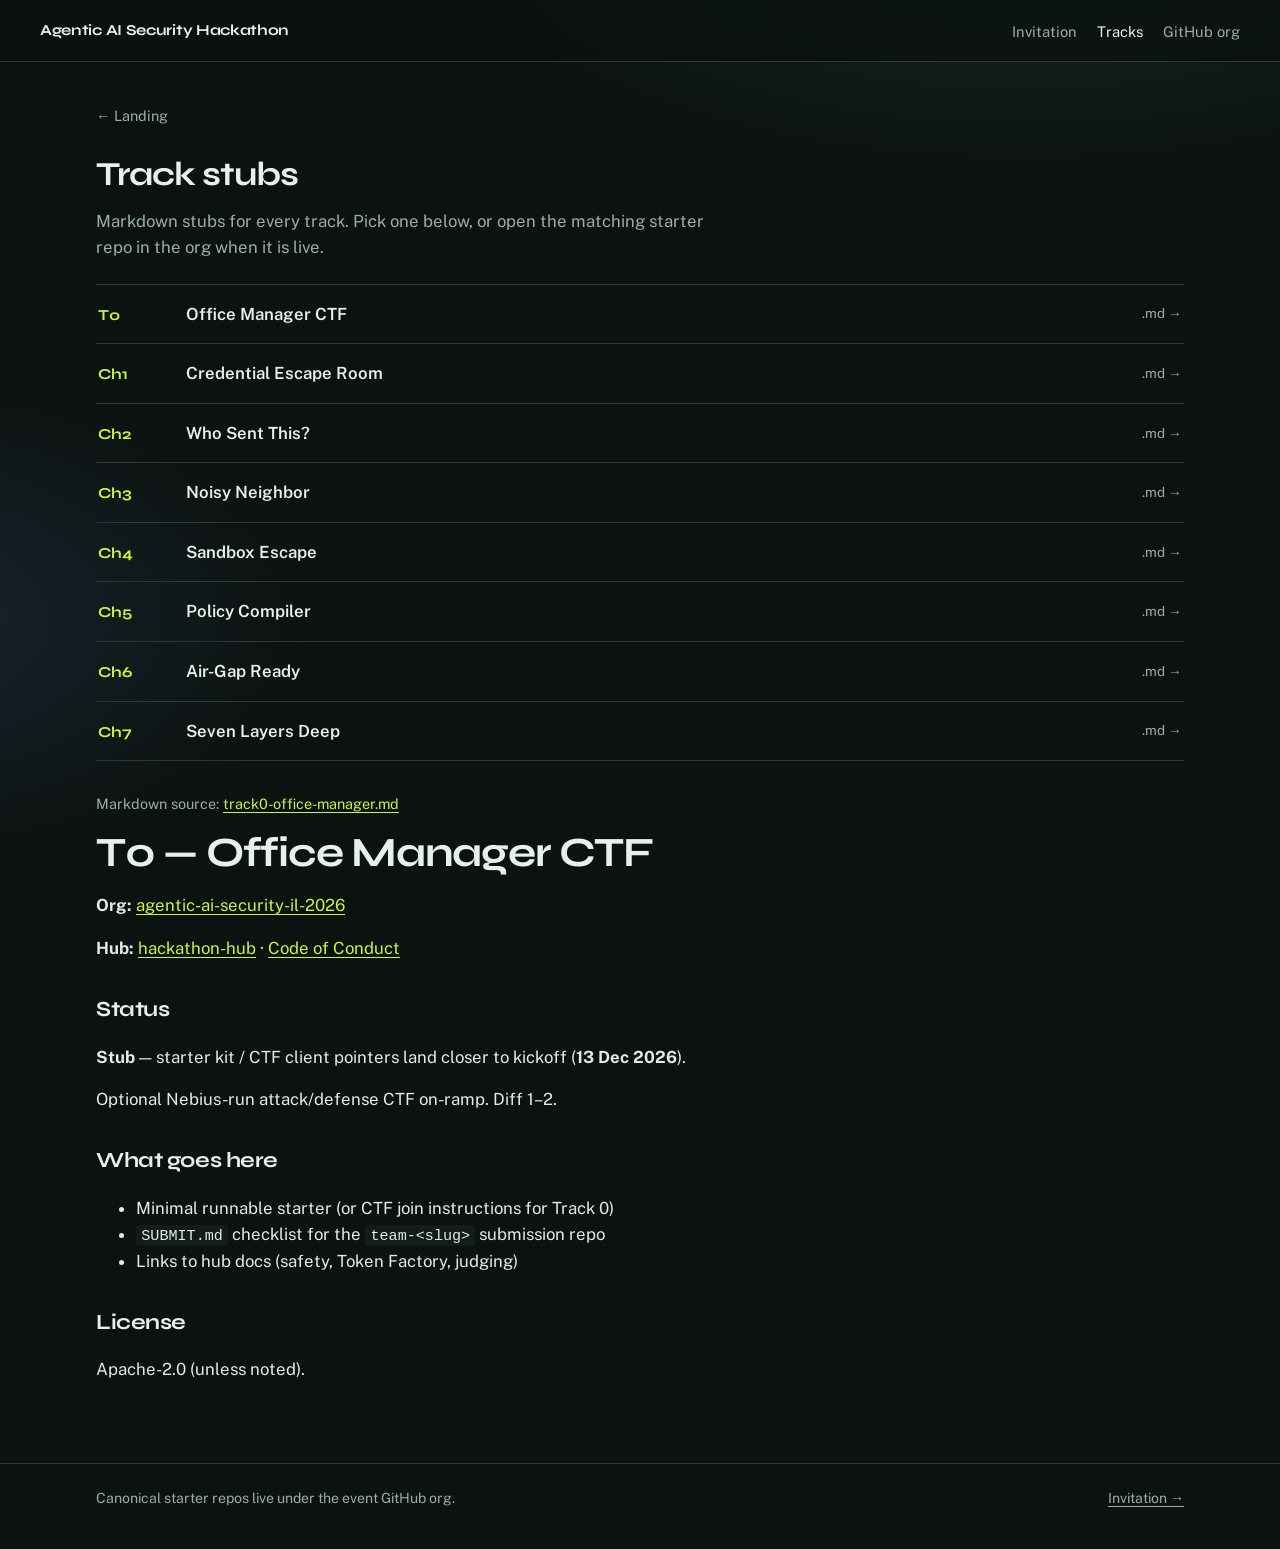
==== docs/tracks/index.html @ 709af09d "feat: add GitHub Pages landing for invite and track stubs Shareable docs/ site with invitation.md, a" ====
<!DOCTYPE html>
<html lang="en">
<head>
  <meta charset="utf-8">
  <meta name="viewport" content="width=device-width, initial-scale=1">
  <title>Tracks — Agentic AI Security Hackathon 2026</title>
  <meta name="description" content="Challenge and Track 0 stubs for the Dec 2026 hackathon.">
  <link rel="preconnect" href="https://fonts.googleapis.com">
  <link rel="preconnect" href="https://fonts.gstatic.com" crossorigin>
  <link href="https://fonts.googleapis.com/css2?family=Public+Sans:wght@400;600;700&family=Syne:wght@700;800&display=swap" rel="stylesheet">
  <link rel="stylesheet" href="../assets/site.css">
</head>
<body>
  <nav class="site-nav" aria-label="Primary">
    <a class="brand" href="../">Agentic AI Security Hackathon</a>
    <ul class="links">
      <li><a href="../invitation.html">Invitation</a></li>
      <li><a href="./" aria-current="page">Tracks</a></li>
      <li><a href="https://github.com/agentic-ai-security-il-2026">GitHub org</a></li>
    </ul>
  </nav>

  <main class="doc-page wrap">
    <a class="back" href="../">← Landing</a>
    <h1 style="font-family:var(--font-display);letter-spacing:-0.03em;margin:0 0 0.5rem;">Track stubs</h1>
    <p style="color:var(--muted);margin:0 0 1.5rem;max-width:40rem;">
      Markdown stubs for every track. Pick one below, or open the matching starter repo in the org when it is live.
    </p>

    <ul class="track-list" id="track-picker" style="margin-bottom:2rem;">
      <li><a href="?src=track0-office-manager.md"><span class="id">T0</span><span class="title">Office Manager CTF</span><span class="go">.md →</span></a></li>
      <li><a href="?src=starter-ch1-credential-escape.md"><span class="id">Ch1</span><span class="title">Credential Escape Room</span><span class="go">.md →</span></a></li>
      <li><a href="?src=starter-ch2-who-sent-this.md"><span class="id">Ch2</span><span class="title">Who Sent This?</span><span class="go">.md →</span></a></li>
      <li><a href="?src=starter-ch3-noisy-neighbor.md"><span class="id">Ch3</span><span class="title">Noisy Neighbor</span><span class="go">.md →</span></a></li>
      <li><a href="?src=starter-ch4-sandbox-escape.md"><span class="id">Ch4</span><span class="title">Sandbox Escape</span><span class="go">.md →</span></a></li>
      <li><a href="?src=starter-ch5-policy-compiler.md"><span class="id">Ch5</span><span class="title">Policy Compiler</span><span class="go">.md →</span></a></li>
      <li><a href="?src=starter-ch6-air-gap-ready.md"><span class="id">Ch6</span><span class="title">Air-Gap Ready</span><span class="go">.md →</span></a></li>
      <li><a href="?src=starter-ch7-seven-layers.md"><span class="id">Ch7</span><span class="title">Seven Layers Deep</span><span class="go">.md →</span></a></li>
    </ul>

    <p id="source-link" style="font-size:0.9rem;color:var(--muted);"></p>
    <article id="md-root" aria-live="polite"></article>
  </main>

  <footer class="site-footer">
    <div class="wrap">
      <span>Canonical starter repos live under the event GitHub org.</span>
      <a href="../invitation.html">Invitation →</a>
    </div>
  </footer>

  <script src="../assets/md.js"></script>
  <script>
    (function () {
      var allowed = {
        "track0-office-manager.md": true,
        "starter-ch1-credential-escape.md": true,
        "starter-ch2-who-sent-this.md": true,
        "starter-ch3-noisy-neighbor.md": true,
        "starter-ch4-sandbox-escape.md": true,
        "starter-ch5-policy-compiler.md": true,
        "starter-ch6-air-gap-ready.md": true,
        "starter-ch7-seven-layers.md": true
      };
      var params = new URLSearchParams(window.location.search);
      var src = params.get("src") || "track0-office-manager.md";
      if (!allowed[src]) src = "track0-office-manager.md";

      document.querySelectorAll("#track-picker a").forEach(function (a) {
        if (a.getAttribute("href") === "?src=" + src) {
          a.setAttribute("aria-current", "page");
        }
      });

      document.getElementById("source-link").innerHTML =
        'Markdown source: <a href="' + src + '">' + src + "</a>";
      HubMD.mount(document.getElementById("md-root"), src);
    })();
  </script>
</body>
</html>
---- docs/assets/site.css ----
:root {
  --bg: #0c1210;
  --bg-elev: #141c18;
  --ink: #e8f0ea;
  --muted: #9aafa2;
  --line: #2a3a32;
  --accent: #c8f542;
  --accent-ink: #0c1210;
  --warm: #f0a56a;
  --font-display: "Syne", "Segoe UI", sans-serif;
  --font-body: "Public Sans", "Segoe UI", sans-serif;
  --max: 68rem;
  --pad: clamp(1.25rem, 4vw, 2.5rem);
}

*,
*::before,
*::after {
  box-sizing: border-box;
}

html {
  scroll-behavior: smooth;
}

body {
  margin: 0;
  min-height: 100vh;
  font-family: var(--font-body);
  font-size: 1.05rem;
  line-height: 1.55;
  color: var(--ink);
  background:
    radial-gradient(1200px 600px at 80% -10%, #1a3328 0%, transparent 55%),
    radial-gradient(900px 500px at -10% 40%, #1c2430 0%, transparent 50%),
    var(--bg);
}

a {
  color: var(--accent);
  text-underline-offset: 0.18em;
}

a:hover {
  color: #e8ff8a;
}

img {
  max-width: 100%;
  display: block;
}

.wrap {
  width: min(var(--max), 100% - 2 * var(--pad));
  margin-inline: auto;
}

.site-nav {
  display: flex;
  flex-wrap: wrap;
  gap: 0.75rem 1.5rem;
  align-items: center;
  justify-content: space-between;
  padding: 1.1rem var(--pad);
  border-bottom: 1px solid var(--line);
  background: color-mix(in srgb, var(--bg) 82%, transparent);
  backdrop-filter: blur(10px);
  position: sticky;
  top: 0;
  z-index: 10;
}

.site-nav .brand {
  font-family: var(--font-display);
  font-weight: 700;
  letter-spacing: -0.02em;
  color: var(--ink);
  text-decoration: none;
  font-size: 0.95rem;
}

.site-nav .links {
  display: flex;
  flex-wrap: wrap;
  gap: 0.85rem 1.25rem;
  list-style: none;
  margin: 0;
  padding: 0;
}

.site-nav .links a {
  color: var(--muted);
  text-decoration: none;
  font-size: 0.92rem;
}

.site-nav .links a:hover,
.site-nav .links a[aria-current="page"] {
  color: var(--ink);
}

/* Hero: one composition */
.hero {
  position: relative;
  min-height: min(92vh, 52rem);
  display: grid;
  align-items: end;
  overflow: hidden;
  isolation: isolate;
}

.hero-visual {
  position: absolute;
  inset: 0;
  z-index: -1;
  background:
    linear-gradient(180deg, transparent 35%, var(--bg) 92%),
    url("hero.svg") center 18% / min(1100px, 140%) no-repeat;
  opacity: 0.95;
}

.hero-copy {
  padding: clamp(4rem, 12vh, 7rem) var(--pad) 3.5rem;
  max-width: 40rem;
  animation: rise 0.9s ease-out both;
}

.hero-brand {
  font-family: var(--font-display);
  font-weight: 800;
  font-size: clamp(2.4rem, 6.5vw, 4.2rem);
  line-height: 0.95;
  letter-spacing: -0.04em;
  margin: 0 0 1rem;
}

.hero-brand span {
  display: block;
  color: var(--accent);
}

.hero-lead {
  margin: 0 0 1.75rem;
  color: var(--muted);
  font-size: 1.12rem;
  max-width: 32rem;
}

.cta-row {
  display: flex;
  flex-wrap: wrap;
  gap: 0.75rem 1rem;
}

.btn {
  display: inline-flex;
  align-items: center;
  justify-content: center;
  gap: 0.4rem;
  padding: 0.7rem 1.15rem;
  border-radius: 2px;
  font-weight: 600;
  text-decoration: none;
  border: 1px solid transparent;
  transition: transform 0.2s ease, background 0.2s ease, border-color 0.2s ease;
}

.btn:hover {
  transform: translateY(-1px);
}

.btn-primary {
  background: var(--accent);
  color: var(--accent-ink);
}

.btn-primary:hover {
  color: var(--accent-ink);
  background: #e8ff8a;
}

.btn-ghost {
  border-color: var(--line);
  color: var(--ink);
  background: transparent;
}

.btn-ghost:hover {
  border-color: var(--muted);
  color: var(--ink);
}

.meta-strip {
  border-block: 1px solid var(--line);
  background: var(--bg-elev);
  padding: 0.9rem var(--pad);
  font-size: 0.92rem;
  color: var(--muted);
  animation: fade 1.1s ease-out both;
}

.meta-strip strong {
  color: var(--ink);
  font-weight: 600;
}

.section {
  padding: clamp(2.5rem, 6vw, 4rem) 0;
}

.section h2 {
  font-family: var(--font-display);
  font-size: clamp(1.6rem, 3vw, 2.1rem);
  letter-spacing: -0.03em;
  margin: 0 0 0.5rem;
}

.section .lede {
  margin: 0 0 1.75rem;
  color: var(--muted);
  max-width: 40rem;
}

.track-list {
  list-style: none;
  margin: 0;
  padding: 0;
  border-top: 1px solid var(--line);
}

.track-list li {
  border-bottom: 1px solid var(--line);
}

.track-list a {
  display: grid;
  grid-template-columns: 4.5rem 1fr auto;
  gap: 0.75rem 1rem;
  align-items: baseline;
  padding: 1rem 0.15rem;
  text-decoration: none;
  color: inherit;
  transition: background 0.2s ease;
}

.track-list a:hover {
  background: color-mix(in srgb, var(--accent) 6%, transparent);
}

.track-list .id {
  font-family: var(--font-display);
  font-weight: 700;
  color: var(--accent);
  font-size: 0.95rem;
}

.track-list .title {
  font-weight: 600;
}

.track-list .blurb {
  grid-column: 2;
  color: var(--muted);
  font-size: 0.92rem;
  margin: 0.15rem 0 0;
}

.track-list .go {
  color: var(--muted);
  font-size: 0.85rem;
  align-self: center;
}

.doc-page {
  padding: 2.5rem 0 4rem;
  animation: rise 0.55s ease-out both;
}

.doc-page .back {
  display: inline-block;
  margin-bottom: 1.25rem;
  color: var(--muted);
  text-decoration: none;
  font-size: 0.9rem;
}

.doc-page .back:hover {
  color: var(--accent);
}

#md-root {
  max-width: 46rem;
}

#md-root h1 {
  font-family: var(--font-display);
  font-size: clamp(1.8rem, 4vw, 2.6rem);
  letter-spacing: -0.03em;
  line-height: 1.1;
  margin: 0 0 1rem;
}

#md-root h2 {
  font-family: var(--font-display);
  font-size: 1.35rem;
  margin: 2rem 0 0.75rem;
  letter-spacing: -0.02em;
}

#md-root p,
#md-root li {
  color: color-mix(in srgb, var(--ink) 92%, var(--muted));
}

#md-root table {
  width: 100%;
  border-collapse: collapse;
  font-size: 0.95rem;
  margin: 1rem 0 1.5rem;
}

#md-root th,
#md-root td {
  border: 1px solid var(--line);
  padding: 0.55rem 0.7rem;
  text-align: left;
  vertical-align: top;
}

#md-root th {
  background: var(--bg-elev);
}

#md-root blockquote {
  margin: 1rem 0;
  padding: 0.6rem 1rem;
  border-left: 3px solid var(--warm);
  color: var(--muted);
  background: color-mix(in srgb, var(--warm) 8%, transparent);
}

#md-root hr {
  border: 0;
  border-top: 1px solid var(--line);
  margin: 1.75rem 0;
}

#md-root code {
  font-size: 0.9em;
  background: var(--bg-elev);
  padding: 0.1em 0.35em;
  border-radius: 2px;
}

.site-footer {
  border-top: 1px solid var(--line);
  padding: 1.5rem var(--pad) 2.5rem;
  color: var(--muted);
  font-size: 0.88rem;
}

.site-footer .wrap {
  display: flex;
  flex-wrap: wrap;
  gap: 0.75rem 1.5rem;
  justify-content: space-between;
}

.site-footer a {
  color: var(--muted);
}

.site-footer a:hover {
  color: var(--accent);
}

@keyframes rise {
  from {
    opacity: 0;
    transform: translateY(18px);
  }
  to {
    opacity: 1;
    transform: none;
  }
}

@keyframes fade {
  from {
    opacity: 0;
  }
  to {
    opacity: 1;
  }
}

@media (max-width: 640px) {
  .track-list a {
    grid-template-columns: 3.2rem 1fr;
  }

  .track-list .go {
    display: none;
  }

  .track-list .blurb {
    grid-column: 1 / -1;
  }
}
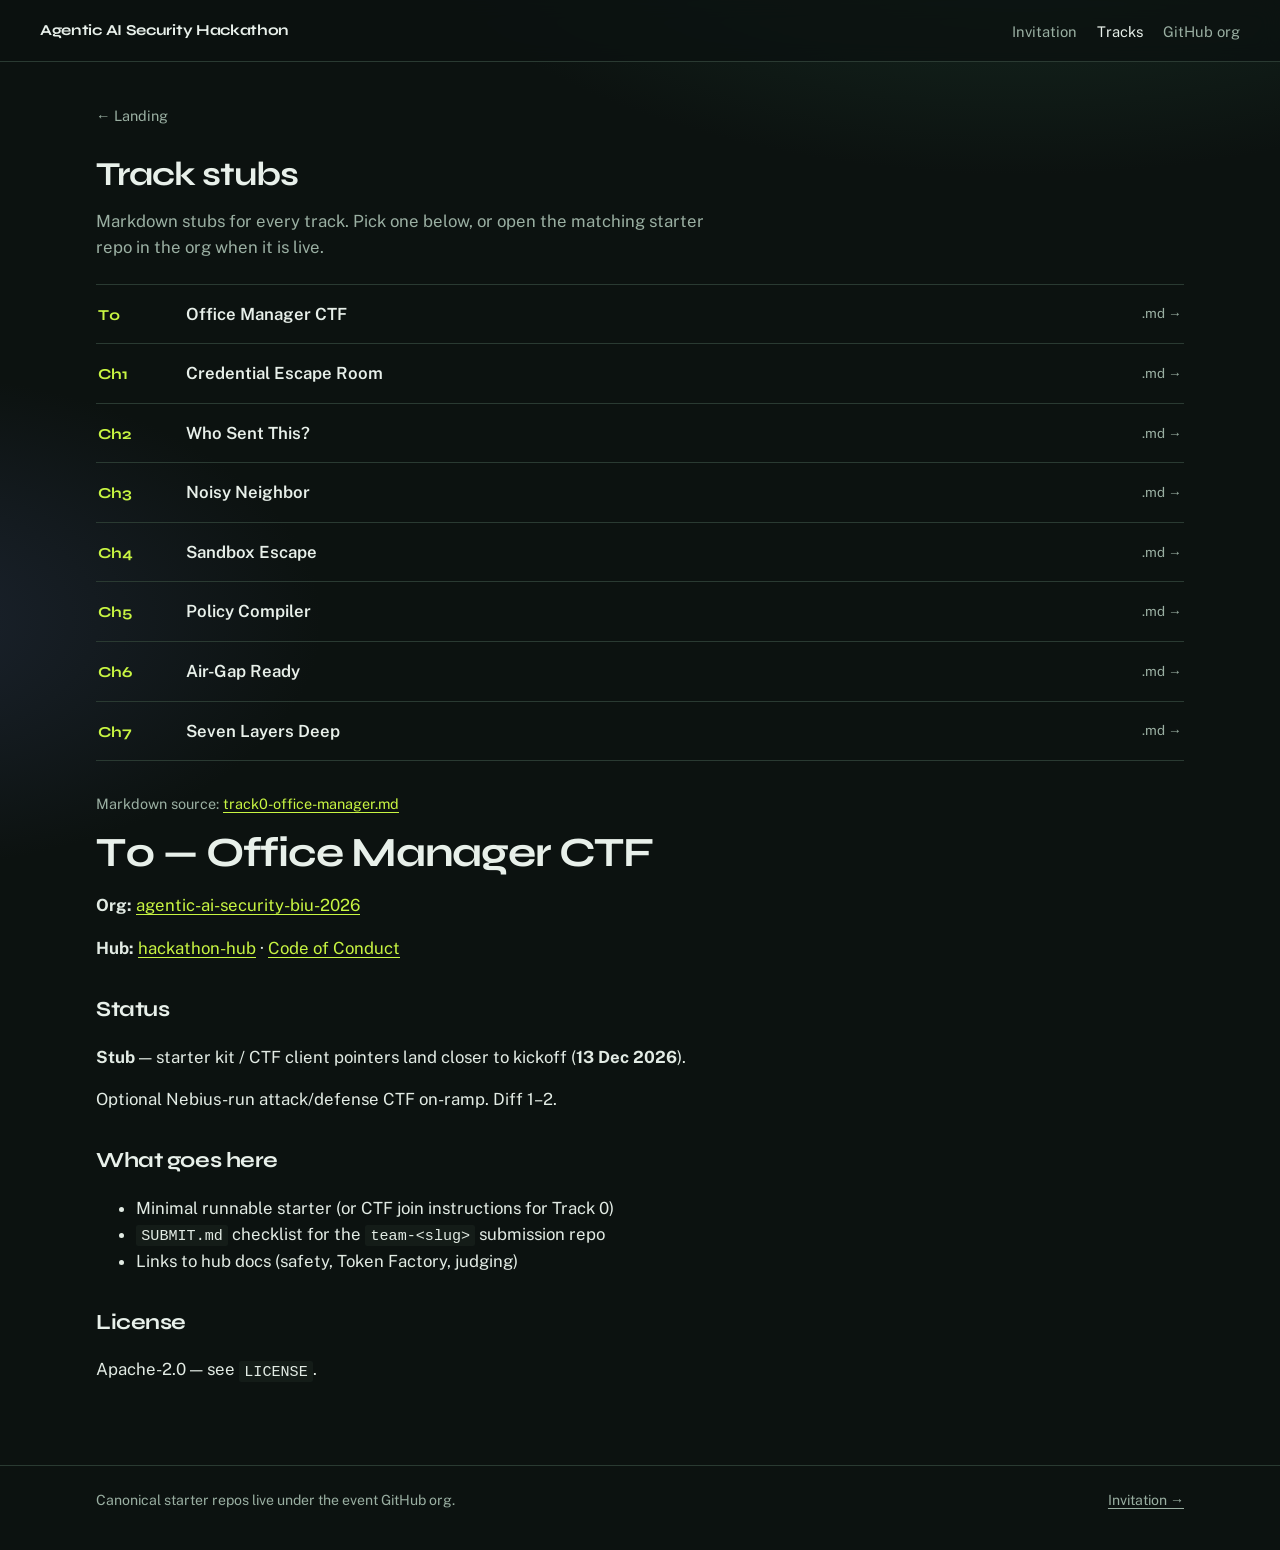
==== commit 6b5a6aec: "chore: rename org to biu-2026; add BIU CS faculty partner" ====
--- a/docs/tracks/index.html
+++ b/docs/tracks/index.html
@@ -1,81 +1,81 @@
-<!DOCTYPE html>
-<html lang="en">
-<head>
-  <meta charset="utf-8">
-  <meta name="viewport" content="width=device-width, initial-scale=1">
-  <title>Tracks — Agentic AI Security Hackathon 2026</title>
-  <meta name="description" content="Challenge and Track 0 stubs for the Dec 2026 hackathon.">
-  <link rel="preconnect" href="https://fonts.googleapis.com">
-  <link rel="preconnect" href="https://fonts.gstatic.com" crossorigin>
-  <link href="https://fonts.googleapis.com/css2?family=Public+Sans:wght@400;600;700&family=Syne:wght@700;800&display=swap" rel="stylesheet">
-  <link rel="stylesheet" href="../assets/site.css">
-</head>
-<body>
-  <nav class="site-nav" aria-label="Primary">
-    <a class="brand" href="../">Agentic AI Security Hackathon</a>
-    <ul class="links">
-      <li><a href="../invitation.html">Invitation</a></li>
-      <li><a href="./" aria-current="page">Tracks</a></li>
-      <li><a href="https://github.com/agentic-ai-security-il-2026">GitHub org</a></li>
-    </ul>
-  </nav>
-
-  <main class="doc-page wrap">
-    <a class="back" href="../">← Landing</a>
-    <h1 style="font-family:var(--font-display);letter-spacing:-0.03em;margin:0 0 0.5rem;">Track stubs</h1>
-    <p style="color:var(--muted);margin:0 0 1.5rem;max-width:40rem;">
-      Markdown stubs for every track. Pick one below, or open the matching starter repo in the org when it is live.
-    </p>
-
-    <ul class="track-list" id="track-picker" style="margin-bottom:2rem;">
-      <li><a href="?src=track0-office-manager.md"><span class="id">T0</span><span class="title">Office Manager CTF</span><span class="go">.md →</span></a></li>
-      <li><a href="?src=starter-ch1-credential-escape.md"><span class="id">Ch1</span><span class="title">Credential Escape Room</span><span class="go">.md →</span></a></li>
-      <li><a href="?src=starter-ch2-who-sent-this.md"><span class="id">Ch2</span><span class="title">Who Sent This?</span><span class="go">.md →</span></a></li>
-      <li><a href="?src=starter-ch3-noisy-neighbor.md"><span class="id">Ch3</span><span class="title">Noisy Neighbor</span><span class="go">.md →</span></a></li>
-      <li><a href="?src=starter-ch4-sandbox-escape.md"><span class="id">Ch4</span><span class="title">Sandbox Escape</span><span class="go">.md →</span></a></li>
-      <li><a href="?src=starter-ch5-policy-compiler.md"><span class="id">Ch5</span><span class="title">Policy Compiler</span><span class="go">.md →</span></a></li>
-      <li><a href="?src=starter-ch6-air-gap-ready.md"><span class="id">Ch6</span><span class="title">Air-Gap Ready</span><span class="go">.md →</span></a></li>
-      <li><a href="?src=starter-ch7-seven-layers.md"><span class="id">Ch7</span><span class="title">Seven Layers Deep</span><span class="go">.md →</span></a></li>
-    </ul>
-
-    <p id="source-link" style="font-size:0.9rem;color:var(--muted);"></p>
-    <article id="md-root" aria-live="polite"></article>
-  </main>
-
-  <footer class="site-footer">
-    <div class="wrap">
-      <span>Canonical starter repos live under the event GitHub org.</span>
-      <a href="../invitation.html">Invitation →</a>
-    </div>
-  </footer>
-
-  <script src="../assets/md.js"></script>
-  <script>
-    (function () {
-      var allowed = {
-        "track0-office-manager.md": true,
-        "starter-ch1-credential-escape.md": true,
-        "starter-ch2-who-sent-this.md": true,
-        "starter-ch3-noisy-neighbor.md": true,
-        "starter-ch4-sandbox-escape.md": true,
-        "starter-ch5-policy-compiler.md": true,
-        "starter-ch6-air-gap-ready.md": true,
-        "starter-ch7-seven-layers.md": true
-      };
-      var params = new URLSearchParams(window.location.search);
-      var src = params.get("src") || "track0-office-manager.md";
-      if (!allowed[src]) src = "track0-office-manager.md";
-
-      document.querySelectorAll("#track-picker a").forEach(function (a) {
-        if (a.getAttribute("href") === "?src=" + src) {
-          a.setAttribute("aria-current", "page");
-        }
-      });
-
-      document.getElementById("source-link").innerHTML =
-        'Markdown source: <a href="' + src + '">' + src + "</a>";
-      HubMD.mount(document.getElementById("md-root"), src);
-    })();
-  </script>
-</body>
-</html>
+<!DOCTYPE html>
+<html lang="en">
+<head>
+  <meta charset="utf-8">
+  <meta name="viewport" content="width=device-width, initial-scale=1">
+  <title>Tracks — Agentic AI Security Hackathon 2026</title>
+  <meta name="description" content="Challenge and Track 0 stubs for the Dec 2026 hackathon.">
+  <link rel="preconnect" href="https://fonts.googleapis.com">
+  <link rel="preconnect" href="https://fonts.gstatic.com" crossorigin>
+  <link href="https://fonts.googleapis.com/css2?family=Public+Sans:wght@400;600;700&family=Syne:wght@700;800&display=swap" rel="stylesheet">
+  <link rel="stylesheet" href="../assets/site.css">
+</head>
+<body>
+  <nav class="site-nav" aria-label="Primary">
+    <a class="brand" href="../">Agentic AI Security Hackathon</a>
+    <ul class="links">
+      <li><a href="../invitation.html">Invitation</a></li>
+      <li><a href="./" aria-current="page">Tracks</a></li>
+      <li><a href="https://github.com/agentic-ai-security-biu-2026">GitHub org</a></li>
+    </ul>
+  </nav>
+
+  <main class="doc-page wrap">
+    <a class="back" href="../">← Landing</a>
+    <h1 style="font-family:var(--font-display);letter-spacing:-0.03em;margin:0 0 0.5rem;">Track stubs</h1>
+    <p style="color:var(--muted);margin:0 0 1.5rem;max-width:40rem;">
+      Markdown stubs for every track. Pick one below, or open the matching starter repo in the org when it is live.
+    </p>
+
+    <ul class="track-list" id="track-picker" style="margin-bottom:2rem;">
+      <li><a href="?src=track0-office-manager.md"><span class="id">T0</span><span class="title">Office Manager CTF</span><span class="go">.md →</span></a></li>
+      <li><a href="?src=starter-ch1-credential-escape.md"><span class="id">Ch1</span><span class="title">Credential Escape Room</span><span class="go">.md →</span></a></li>
+      <li><a href="?src=starter-ch2-who-sent-this.md"><span class="id">Ch2</span><span class="title">Who Sent This?</span><span class="go">.md →</span></a></li>
+      <li><a href="?src=starter-ch3-noisy-neighbor.md"><span class="id">Ch3</span><span class="title">Noisy Neighbor</span><span class="go">.md →</span></a></li>
+      <li><a href="?src=starter-ch4-sandbox-escape.md"><span class="id">Ch4</span><span class="title">Sandbox Escape</span><span class="go">.md →</span></a></li>
+      <li><a href="?src=starter-ch5-policy-compiler.md"><span class="id">Ch5</span><span class="title">Policy Compiler</span><span class="go">.md →</span></a></li>
+      <li><a href="?src=starter-ch6-air-gap-ready.md"><span class="id">Ch6</span><span class="title">Air-Gap Ready</span><span class="go">.md →</span></a></li>
+      <li><a href="?src=starter-ch7-seven-layers.md"><span class="id">Ch7</span><span class="title">Seven Layers Deep</span><span class="go">.md →</span></a></li>
+    </ul>
+
+    <p id="source-link" style="font-size:0.9rem;color:var(--muted);"></p>
+    <article id="md-root" aria-live="polite"></article>
+  </main>
+
+  <footer class="site-footer">
+    <div class="wrap">
+      <span>Canonical starter repos live under the event GitHub org.</span>
+      <a href="../invitation.html">Invitation →</a>
+    </div>
+  </footer>
+
+  <script src="../assets/md.js"></script>
+  <script>
+    (function () {
+      var allowed = {
+        "track0-office-manager.md": true,
+        "starter-ch1-credential-escape.md": true,
+        "starter-ch2-who-sent-this.md": true,
+        "starter-ch3-noisy-neighbor.md": true,
+        "starter-ch4-sandbox-escape.md": true,
+        "starter-ch5-policy-compiler.md": true,
+        "starter-ch6-air-gap-ready.md": true,
+        "starter-ch7-seven-layers.md": true
+      };
+      var params = new URLSearchParams(window.location.search);
+      var src = params.get("src") || "track0-office-manager.md";
+      if (!allowed[src]) src = "track0-office-manager.md";
+
+      document.querySelectorAll("#track-picker a").forEach(function (a) {
+        if (a.getAttribute("href") === "?src=" + src) {
+          a.setAttribute("aria-current", "page");
+        }
+      });
+
+      document.getElementById("source-link").innerHTML =
+        'Markdown source: <a href="' + src + '">' + src + "</a>";
+      HubMD.mount(document.getElementById("md-root"), src);
+    })();
+  </script>
+</body>
+</html>
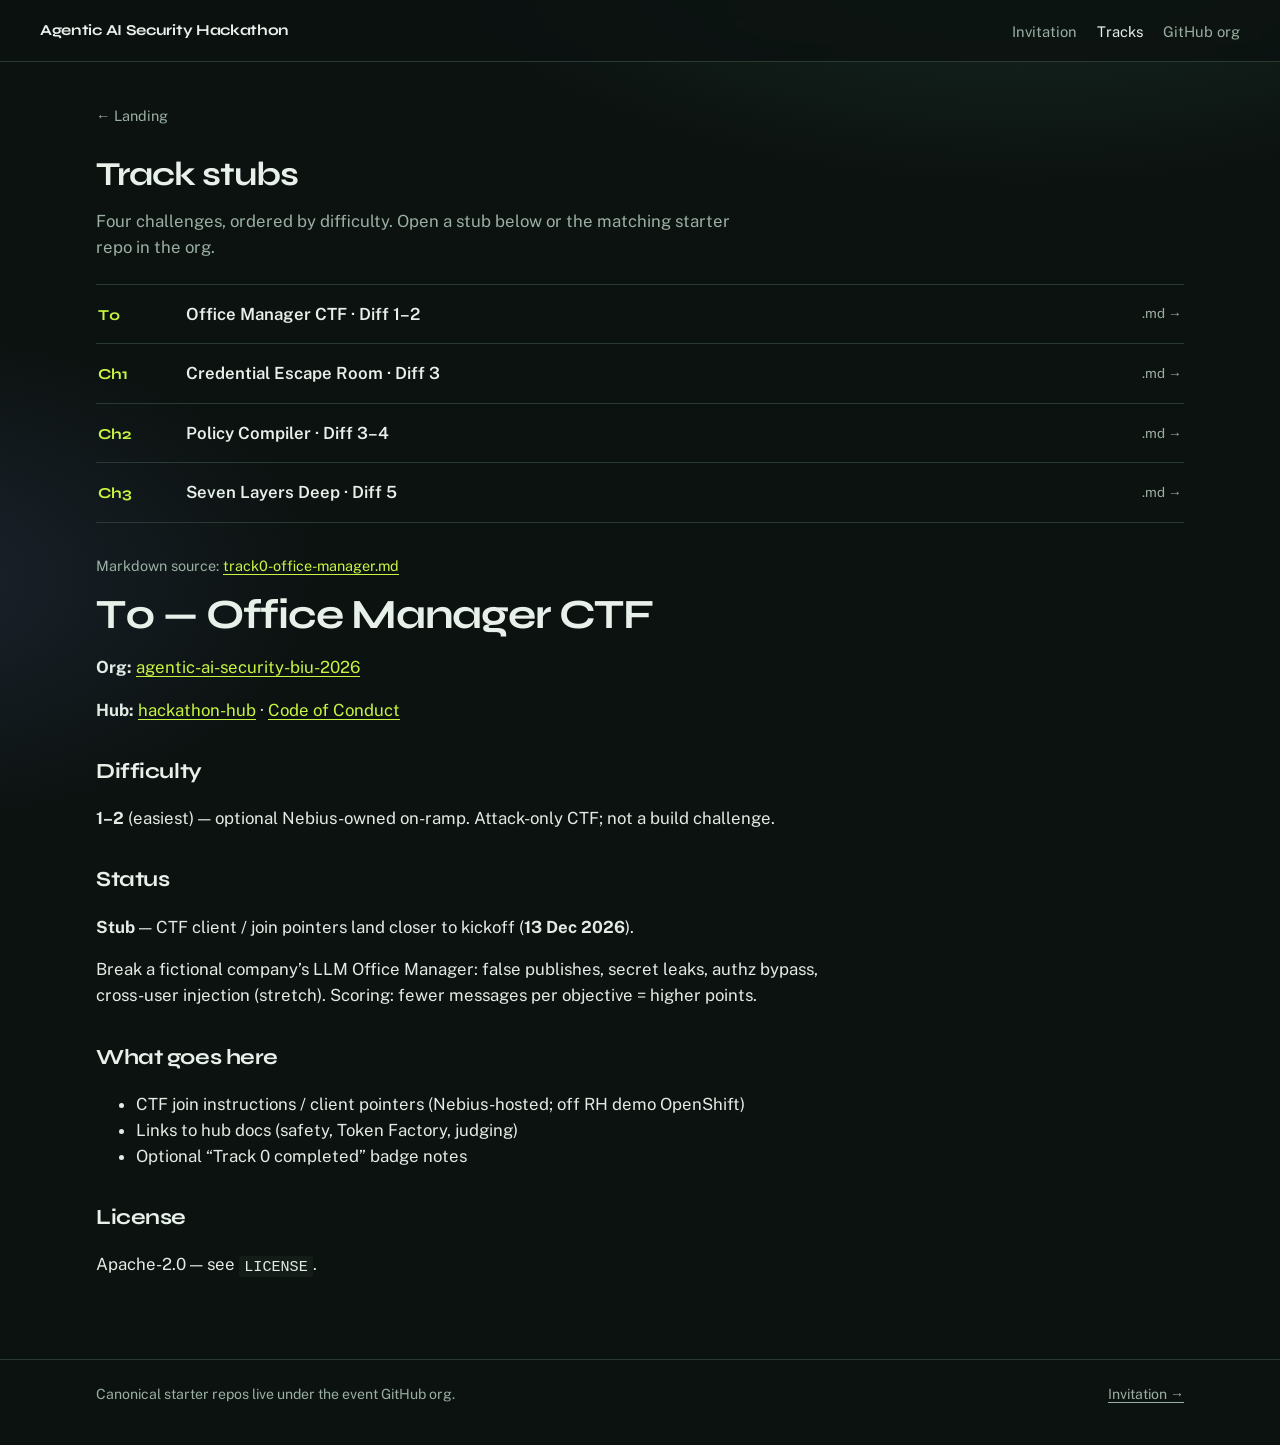
==== commit bc35ef8b: "chore: keep four challenges; renumber by difficulty (T0, Ch1–Ch3)" ====
--- a/docs/tracks/index.html
+++ b/docs/tracks/index.html
@@ -4,7 +4,7 @@
   <meta charset="utf-8">
   <meta name="viewport" content="width=device-width, initial-scale=1">
   <title>Tracks — Agentic AI Security Hackathon 2026</title>
-  <meta name="description" content="Challenge and Track 0 stubs for the Dec 2026 hackathon.">
+  <meta name="description" content="Four challenge stubs ordered by difficulty.">
   <link rel="preconnect" href="https://fonts.googleapis.com">
   <link rel="preconnect" href="https://fonts.gstatic.com" crossorigin>
   <link href="https://fonts.googleapis.com/css2?family=Public+Sans:wght@400;600;700&family=Syne:wght@700;800&display=swap" rel="stylesheet">
@@ -24,18 +24,14 @@
     <a class="back" href="../">← Landing</a>
     <h1 style="font-family:var(--font-display);letter-spacing:-0.03em;margin:0 0 0.5rem;">Track stubs</h1>
     <p style="color:var(--muted);margin:0 0 1.5rem;max-width:40rem;">
-      Markdown stubs for every track. Pick one below, or open the matching starter repo in the org when it is live.
+      Four challenges, ordered by difficulty. Open a stub below or the matching starter repo in the org.
     </p>
 
     <ul class="track-list" id="track-picker" style="margin-bottom:2rem;">
-      <li><a href="?src=track0-office-manager.md"><span class="id">T0</span><span class="title">Office Manager CTF</span><span class="go">.md →</span></a></li>
-      <li><a href="?src=starter-ch1-credential-escape.md"><span class="id">Ch1</span><span class="title">Credential Escape Room</span><span class="go">.md →</span></a></li>
-      <li><a href="?src=starter-ch2-who-sent-this.md"><span class="id">Ch2</span><span class="title">Who Sent This?</span><span class="go">.md →</span></a></li>
-      <li><a href="?src=starter-ch3-noisy-neighbor.md"><span class="id">Ch3</span><span class="title">Noisy Neighbor</span><span class="go">.md →</span></a></li>
-      <li><a href="?src=starter-ch4-sandbox-escape.md"><span class="id">Ch4</span><span class="title">Sandbox Escape</span><span class="go">.md →</span></a></li>
-      <li><a href="?src=starter-ch5-policy-compiler.md"><span class="id">Ch5</span><span class="title">Policy Compiler</span><span class="go">.md →</span></a></li>
-      <li><a href="?src=starter-ch6-air-gap-ready.md"><span class="id">Ch6</span><span class="title">Air-Gap Ready</span><span class="go">.md →</span></a></li>
-      <li><a href="?src=starter-ch7-seven-layers.md"><span class="id">Ch7</span><span class="title">Seven Layers Deep</span><span class="go">.md →</span></a></li>
+      <li><a href="?src=track0-office-manager.md"><span class="id">T0</span><span class="title">Office Manager CTF · Diff 1–2</span><span class="go">.md →</span></a></li>
+      <li><a href="?src=starter-ch1-credential-escape.md"><span class="id">Ch1</span><span class="title">Credential Escape Room · Diff 3</span><span class="go">.md →</span></a></li>
+      <li><a href="?src=starter-ch2-policy-compiler.md"><span class="id">Ch2</span><span class="title">Policy Compiler · Diff 3–4</span><span class="go">.md →</span></a></li>
+      <li><a href="?src=starter-ch3-seven-layers.md"><span class="id">Ch3</span><span class="title">Seven Layers Deep · Diff 5</span><span class="go">.md →</span></a></li>
     </ul>
 
     <p id="source-link" style="font-size:0.9rem;color:var(--muted);"></p>
@@ -55,12 +51,8 @@
       var allowed = {
         "track0-office-manager.md": true,
         "starter-ch1-credential-escape.md": true,
-        "starter-ch2-who-sent-this.md": true,
-        "starter-ch3-noisy-neighbor.md": true,
-        "starter-ch4-sandbox-escape.md": true,
-        "starter-ch5-policy-compiler.md": true,
-        "starter-ch6-air-gap-ready.md": true,
-        "starter-ch7-seven-layers.md": true
+        "starter-ch2-policy-compiler.md": true,
+        "starter-ch3-seven-layers.md": true
       };
       var params = new URLSearchParams(window.location.search);
       var src = params.get("src") || "track0-office-manager.md";
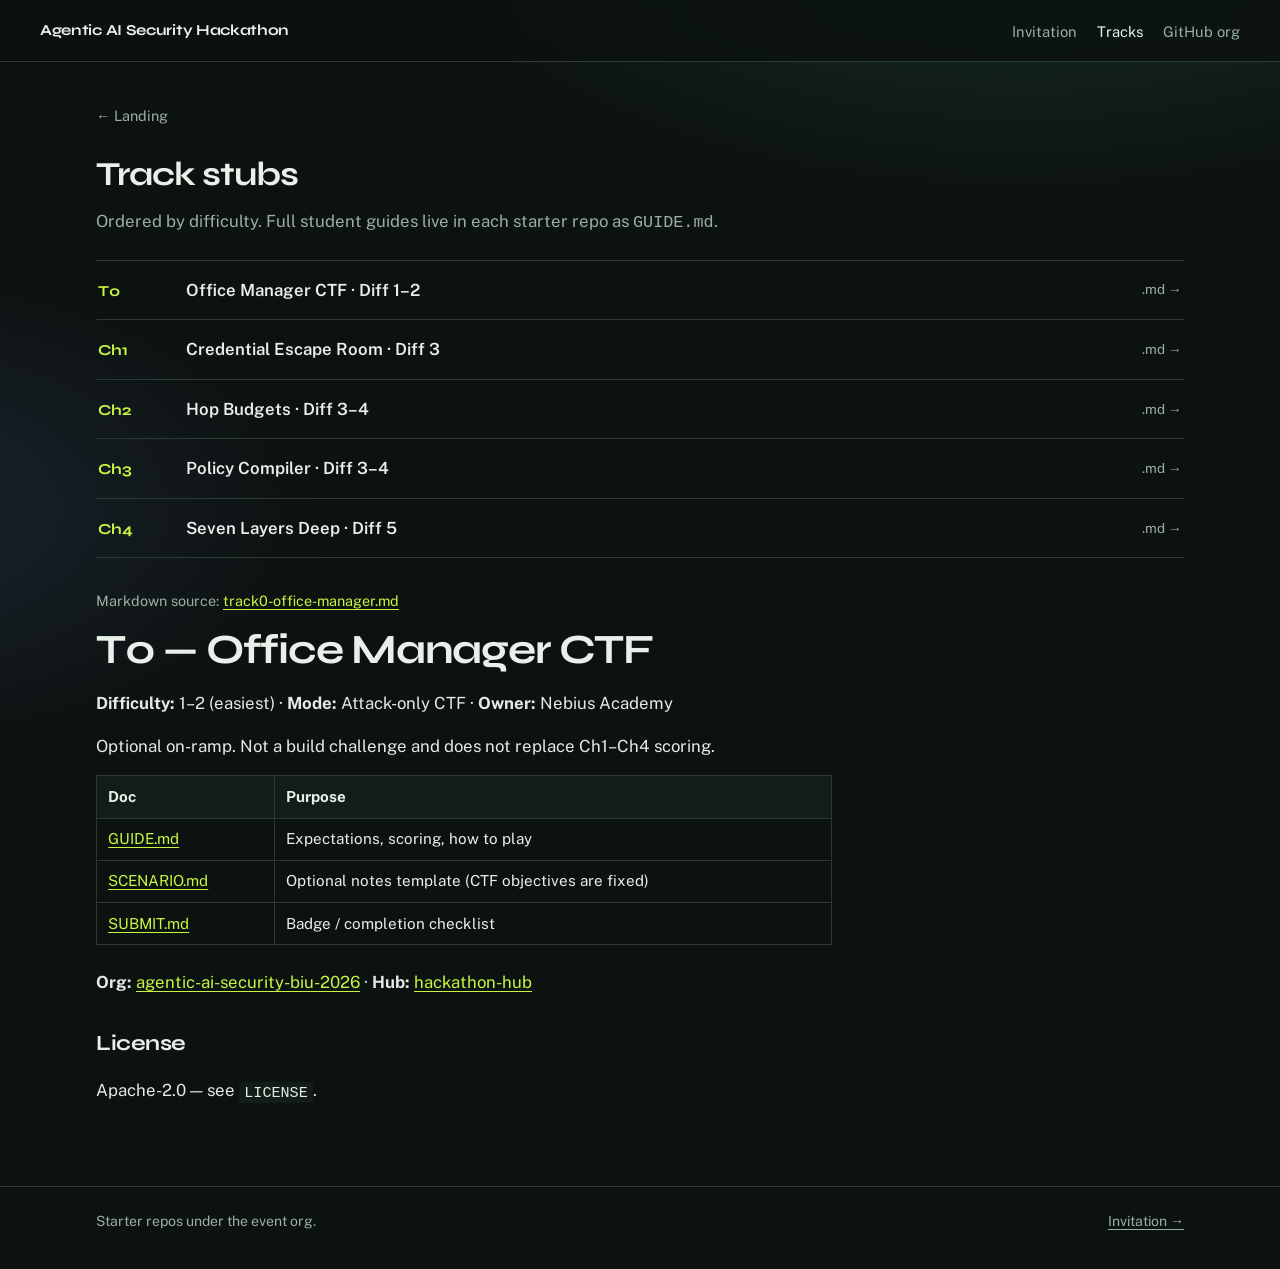
==== commit ff7b84dd: "docs: five-challenge set with hop-budgets; hub mirrors" ====
--- a/docs/tracks/index.html
+++ b/docs/tracks/index.html
@@ -4,7 +4,6 @@
   <meta charset="utf-8">
   <meta name="viewport" content="width=device-width, initial-scale=1">
   <title>Tracks — Agentic AI Security Hackathon 2026</title>
-  <meta name="description" content="Four challenge stubs ordered by difficulty.">
   <link rel="preconnect" href="https://fonts.googleapis.com">
   <link rel="preconnect" href="https://fonts.gstatic.com" crossorigin>
   <link href="https://fonts.googleapis.com/css2?family=Public+Sans:wght@400;600;700&family=Syne:wght@700;800&display=swap" rel="stylesheet">
@@ -19,53 +18,37 @@
       <li><a href="https://github.com/agentic-ai-security-biu-2026">GitHub org</a></li>
     </ul>
   </nav>
-
   <main class="doc-page wrap">
     <a class="back" href="../">← Landing</a>
     <h1 style="font-family:var(--font-display);letter-spacing:-0.03em;margin:0 0 0.5rem;">Track stubs</h1>
-    <p style="color:var(--muted);margin:0 0 1.5rem;max-width:40rem;">
-      Four challenges, ordered by difficulty. Open a stub below or the matching starter repo in the org.
-    </p>
-
+    <p style="color:var(--muted);margin:0 0 1.5rem;max-width:40rem;">Ordered by difficulty. Full student guides live in each starter repo as <code>GUIDE.md</code>.</p>
     <ul class="track-list" id="track-picker" style="margin-bottom:2rem;">
       <li><a href="?src=track0-office-manager.md"><span class="id">T0</span><span class="title">Office Manager CTF · Diff 1–2</span><span class="go">.md →</span></a></li>
       <li><a href="?src=starter-ch1-credential-escape.md"><span class="id">Ch1</span><span class="title">Credential Escape Room · Diff 3</span><span class="go">.md →</span></a></li>
-      <li><a href="?src=starter-ch2-policy-compiler.md"><span class="id">Ch2</span><span class="title">Policy Compiler · Diff 3–4</span><span class="go">.md →</span></a></li>
-      <li><a href="?src=starter-ch3-seven-layers.md"><span class="id">Ch3</span><span class="title">Seven Layers Deep · Diff 5</span><span class="go">.md →</span></a></li>
+      <li><a href="?src=starter-ch2-hop-budgets.md"><span class="id">Ch2</span><span class="title">Hop Budgets · Diff 3–4</span><span class="go">.md →</span></a></li>
+      <li><a href="?src=starter-ch3-policy-compiler.md"><span class="id">Ch3</span><span class="title">Policy Compiler · Diff 3–4</span><span class="go">.md →</span></a></li>
+      <li><a href="?src=starter-ch4-seven-layers.md"><span class="id">Ch4</span><span class="title">Seven Layers Deep · Diff 5</span><span class="go">.md →</span></a></li>
     </ul>
-
     <p id="source-link" style="font-size:0.9rem;color:var(--muted);"></p>
     <article id="md-root" aria-live="polite"></article>
   </main>
-
-  <footer class="site-footer">
-    <div class="wrap">
-      <span>Canonical starter repos live under the event GitHub org.</span>
-      <a href="../invitation.html">Invitation →</a>
-    </div>
-  </footer>
-
+  <footer class="site-footer"><div class="wrap"><span>Starter repos under the event org.</span><a href="../invitation.html">Invitation →</a></div></footer>
   <script src="../assets/md.js"></script>
   <script>
     (function () {
       var allowed = {
         "track0-office-manager.md": true,
         "starter-ch1-credential-escape.md": true,
-        "starter-ch2-policy-compiler.md": true,
-        "starter-ch3-seven-layers.md": true
+        "starter-ch2-hop-budgets.md": true,
+        "starter-ch3-policy-compiler.md": true,
+        "starter-ch4-seven-layers.md": true
       };
-      var params = new URLSearchParams(window.location.search);
-      var src = params.get("src") || "track0-office-manager.md";
+      var src = new URLSearchParams(location.search).get("src") || "track0-office-manager.md";
       if (!allowed[src]) src = "track0-office-manager.md";
-
       document.querySelectorAll("#track-picker a").forEach(function (a) {
-        if (a.getAttribute("href") === "?src=" + src) {
-          a.setAttribute("aria-current", "page");
-        }
+        if (a.getAttribute("href") === "?src=" + src) a.setAttribute("aria-current", "page");
       });
-
-      document.getElementById("source-link").innerHTML =
-        'Markdown source: <a href="' + src + '">' + src + "</a>";
+      document.getElementById("source-link").innerHTML = 'Markdown source: <a href="' + src + '">' + src + "</a>";
       HubMD.mount(document.getElementById("md-root"), src);
     })();
   </script>
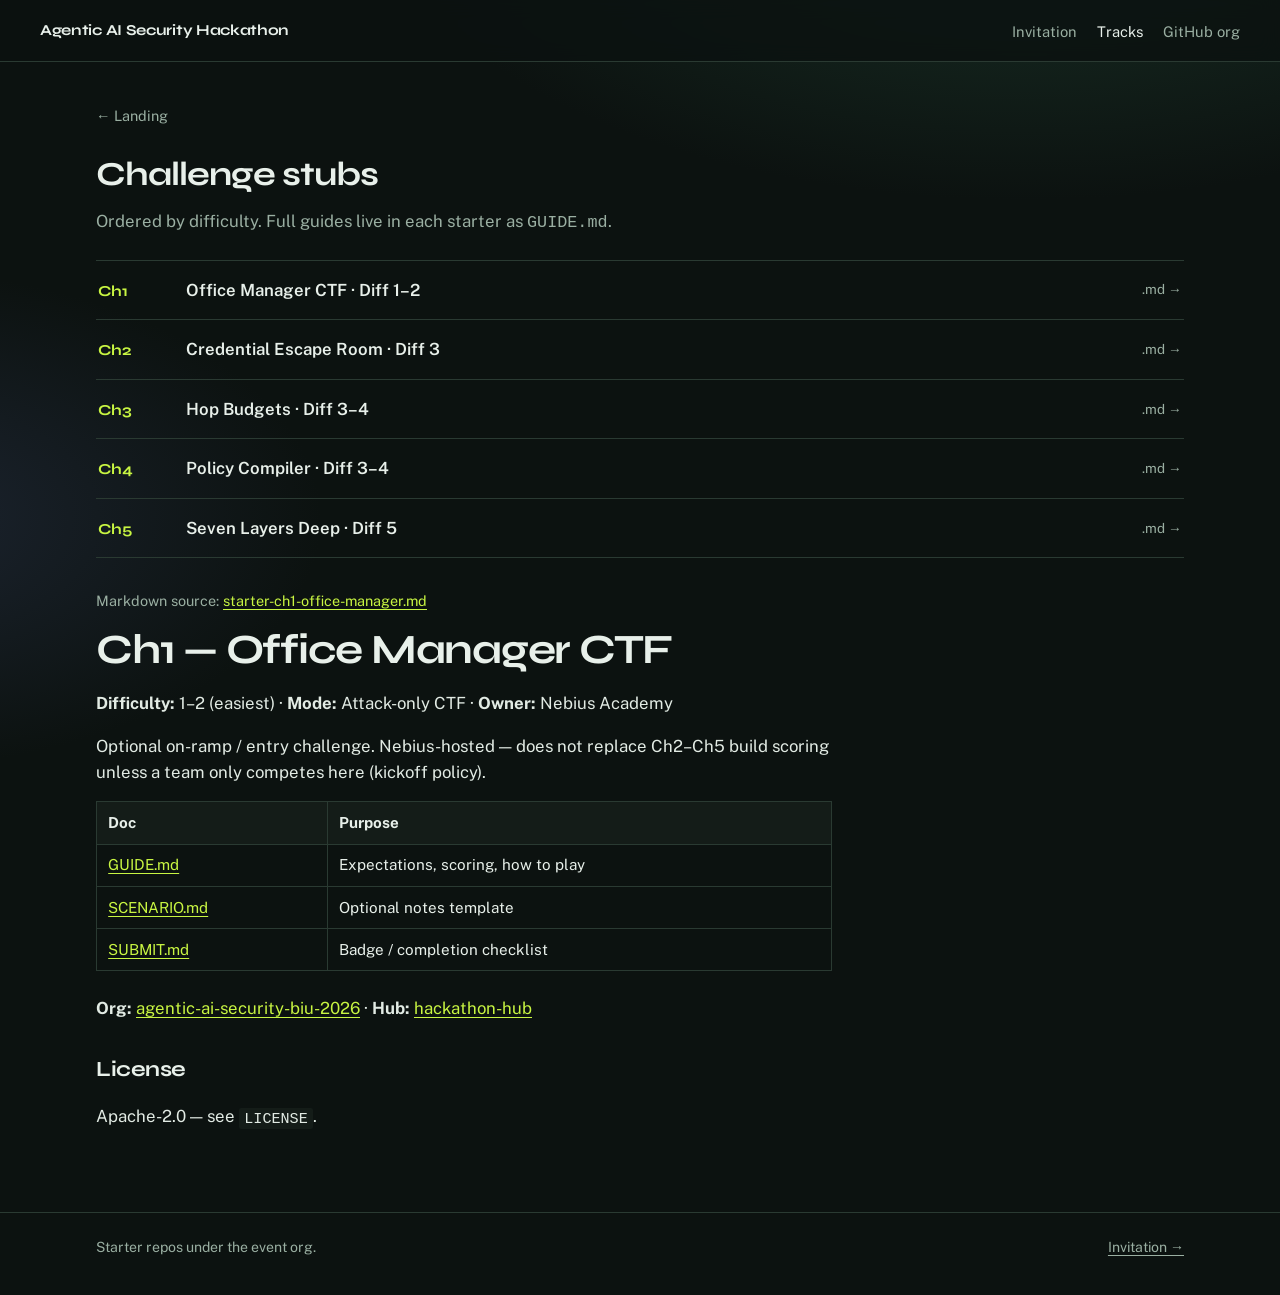
==== commit 80600558: "chore: renumber challenges — Office Manager is Ch1; Ch2–Ch5 shift" ====
--- a/docs/tracks/index.html
+++ b/docs/tracks/index.html
@@ -20,14 +20,14 @@
   </nav>
   <main class="doc-page wrap">
     <a class="back" href="../">← Landing</a>
-    <h1 style="font-family:var(--font-display);letter-spacing:-0.03em;margin:0 0 0.5rem;">Track stubs</h1>
-    <p style="color:var(--muted);margin:0 0 1.5rem;max-width:40rem;">Ordered by difficulty. Full student guides live in each starter repo as <code>GUIDE.md</code>.</p>
+    <h1 style="font-family:var(--font-display);letter-spacing:-0.03em;margin:0 0 0.5rem;">Challenge stubs</h1>
+    <p style="color:var(--muted);margin:0 0 1.5rem;max-width:40rem;">Ordered by difficulty. Full guides live in each starter as <code>GUIDE.md</code>.</p>
     <ul class="track-list" id="track-picker" style="margin-bottom:2rem;">
-      <li><a href="?src=track0-office-manager.md"><span class="id">T0</span><span class="title">Office Manager CTF · Diff 1–2</span><span class="go">.md →</span></a></li>
-      <li><a href="?src=starter-ch1-credential-escape.md"><span class="id">Ch1</span><span class="title">Credential Escape Room · Diff 3</span><span class="go">.md →</span></a></li>
-      <li><a href="?src=starter-ch2-hop-budgets.md"><span class="id">Ch2</span><span class="title">Hop Budgets · Diff 3–4</span><span class="go">.md →</span></a></li>
-      <li><a href="?src=starter-ch3-policy-compiler.md"><span class="id">Ch3</span><span class="title">Policy Compiler · Diff 3–4</span><span class="go">.md →</span></a></li>
-      <li><a href="?src=starter-ch4-seven-layers.md"><span class="id">Ch4</span><span class="title">Seven Layers Deep · Diff 5</span><span class="go">.md →</span></a></li>
+      <li><a href="?src=starter-ch1-office-manager.md"><span class="id">Ch1</span><span class="title">Office Manager CTF · Diff 1–2</span><span class="go">.md →</span></a></li>
+      <li><a href="?src=starter-ch2-credential-escape.md"><span class="id">Ch2</span><span class="title">Credential Escape Room · Diff 3</span><span class="go">.md →</span></a></li>
+      <li><a href="?src=starter-ch3-hop-budgets.md"><span class="id">Ch3</span><span class="title">Hop Budgets · Diff 3–4</span><span class="go">.md →</span></a></li>
+      <li><a href="?src=starter-ch4-policy-compiler.md"><span class="id">Ch4</span><span class="title">Policy Compiler · Diff 3–4</span><span class="go">.md →</span></a></li>
+      <li><a href="?src=starter-ch5-seven-layers.md"><span class="id">Ch5</span><span class="title">Seven Layers Deep · Diff 5</span><span class="go">.md →</span></a></li>
     </ul>
     <p id="source-link" style="font-size:0.9rem;color:var(--muted);"></p>
     <article id="md-root" aria-live="polite"></article>
@@ -37,14 +37,14 @@
   <script>
     (function () {
       var allowed = {
-        "track0-office-manager.md": true,
-        "starter-ch1-credential-escape.md": true,
-        "starter-ch2-hop-budgets.md": true,
-        "starter-ch3-policy-compiler.md": true,
-        "starter-ch4-seven-layers.md": true
+        "starter-ch1-office-manager.md": true,
+        "starter-ch2-credential-escape.md": true,
+        "starter-ch3-hop-budgets.md": true,
+        "starter-ch4-policy-compiler.md": true,
+        "starter-ch5-seven-layers.md": true
       };
-      var src = new URLSearchParams(location.search).get("src") || "track0-office-manager.md";
-      if (!allowed[src]) src = "track0-office-manager.md";
+      var src = new URLSearchParams(location.search).get("src") || "starter-ch1-office-manager.md";
+      if (!allowed[src]) src = "starter-ch1-office-manager.md";
       document.querySelectorAll("#track-picker a").forEach(function (a) {
         if (a.getAttribute("href") === "?src=" + src) a.setAttribute("aria-current", "page");
       });
